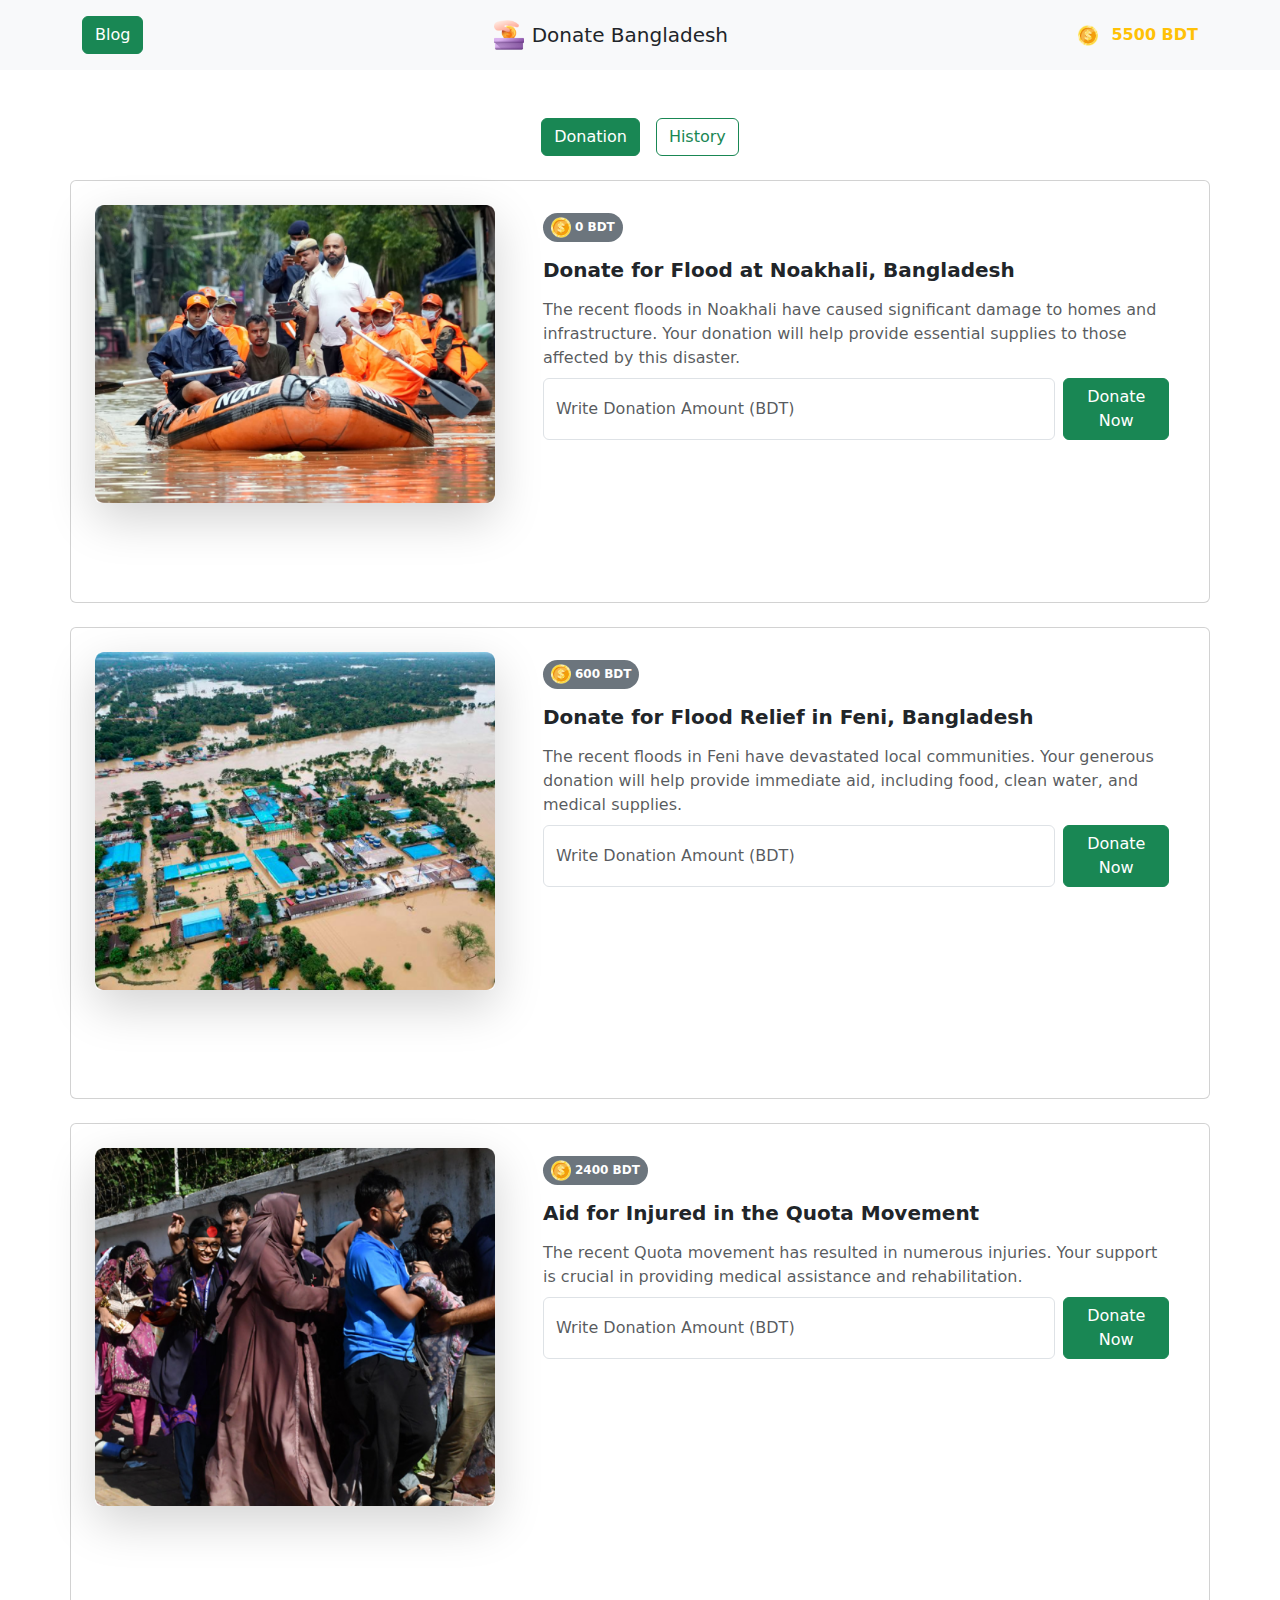
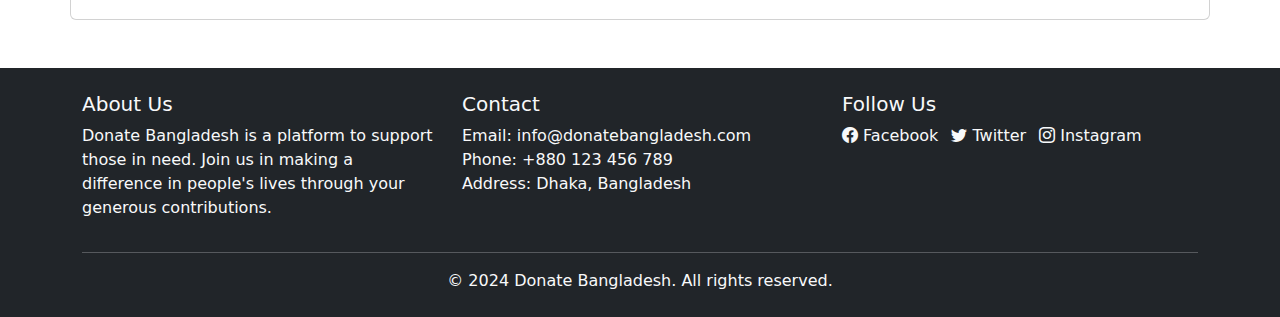
==== index.html @ 92a83620 "first commit" ====
<!DOCTYPE html>
<html lang="en">
  <head>
    <meta charset="UTF-8" />
    <meta name="viewport" content="width=device-width, initial-scale=1.0" />
    <title>Document</title>
    <link
      href="https://cdn.jsdelivr.net/npm/bootstrap@5.3.3/dist/css/bootstrap.min.css"
      rel="stylesheet"
      integrity="sha384-QWTKZyjpPEjISv5WaRU9OFeRpok6YctnYmDr5pNlyT2bRjXh0JMhjY6hW+ALEwIH"
      crossorigin="anonymous"
    />
    <link
      href="https://cdn.jsdelivr.net/npm/bootstrap-icons/font/bootstrap-icons.css"
      rel="stylesheet"
    />
  </head>

  <body>
    <header class="bg-light py-3">
      <div class="container d-flex justify-content-between align-items-center">
        <div>
          <a href="./blog.html" class="btn btn-success">Blog</a>
        </div>
        <div class="d-flex align-items-center">
          <img src="./assets/logo.png" alt="Donate" width="30" class="me-2" />
          <h5 class="m-0">Donate Bangladesh</h5>
        </div>
        <div>
          <img src="./assets/coin.png" alt="Donate" width="20" class="me-2" />
          <span class="text-warning fw-bold"> <span id="totalDonationAmount">5500</span> BDT  </span>
        </div>
      </div>
    </header>

    <main class="container mt-5">
   





      <div class="modal" tabindex="-1" id="congratulationsModal">
        <div class="modal-dialog modal-dialog-centered">
          <div class="modal-content">
            <div class="modal-body">
              <h3  style="text-align: center; font-weight: bold;">Congratulations</h3>

              <div style="display: flex; justify-content: center; align-items: center; margin-bottom: 15px;">
                <img src="./assets/coin.png" alt="" style="width: 30px;" />
              </div>

              <p style="text-align: center;">You Have Donated for Humankind</p>
              <h4 style="text-align: center; font-weight: bold;">Successfully</h4>
           <div style="display: flex; justify-content: center;">
    <button
      type="button"
      class="btn btn-secondary"
      data-bs-dismiss="modal"
      style="font-weight: bold;"
    >
      Close Confirmation
    </button>
  </div>
            </div>
          </div>
        </div>
      </div>

  
      <div class="d-flex justify-content-center">
        <button id="donation-tab" class="btn btn-success mx-2">Donation</button>
        <button id="history-tab" class="btn btn-outline-success mx-2">
          History
        </button>
      </div>

  
      <section id="donation-content" class="mt-4">
        <div class="row g-4" id="donationCards"></div>
      </section>


      <section id="history-content" class="mt-4 d-none">
        <div class="list-group" id="donationHistory">
        
        </div>
      </section>
    </main>

    <footer class="bg-dark text-light py-4 mt-5">
      <div class="container">
        <div class="row">
        
          <div class="col-md-4">
            <h5>About Us</h5>
            <p>
              Donate Bangladesh is a platform to support those in need. Join us
              in making a difference in people's lives through your generous
              contributions.
            </p>
          </div>
     
          <div class="col-md-4">
            <h5>Contact</h5>
            <ul class="list-unstyled">
              <li>Email: info@donatebangladesh.com</li>
              <li>Phone: +880 123 456 789</li>
              <li>Address: Dhaka, Bangladesh</li>
            </ul>
          </div>
      
          <div class="col-md-4">
            <h5>Follow Us</h5>
            <ul class="list-inline">
              <li class="list-inline-item">
                <a href="#" class="text-light text-decoration-none">
                  <i class="bi bi-facebook"></i> Facebook
                </a>
              </li>
              <li class="list-inline-item">
                <a href="#" class="text-light text-decoration-none">
                  <i class="bi bi-twitter"></i> Twitter
                </a>
              </li>
              <li class="list-inline-item">
                <a href="#" class="text-light text-decoration-none">
                  <i class="bi bi-instagram"></i> Instagram
                </a>
              </li>
            </ul>
          </div>
        </div>
        <hr class="border-light" />
        <p class="text-center m-0">
          &copy; 2024 Donate Bangladesh. All rights reserved.
        </p>
      </div>
    </footer>

    <script
      src="https://cdn.jsdelivr.net/npm/@popperjs/core@2.11.8/dist/umd/popper.min.js"
      integrity="sha384-I7E8VVD/ismYTF4hNIPjVp/Zjvgyol6VFvRkX/vR+Vc4jQkC+hVqc2pM8ODewa9r"
      crossorigin="anonymous"
    ></script>
    <script
      src="https://cdn.jsdelivr.net/npm/bootstrap@5.3.3/dist/js/bootstrap.min.js"
      integrity="sha384-0pUGZvbkm6XF6gxjEnlmuGrJXVbNuzT9qBBavbLwCsOGabYfZo0T0to5eqruptLy"
      crossorigin="anonymous"
    ></script>
    <script src="script.js"></script>
  </body>
</html>
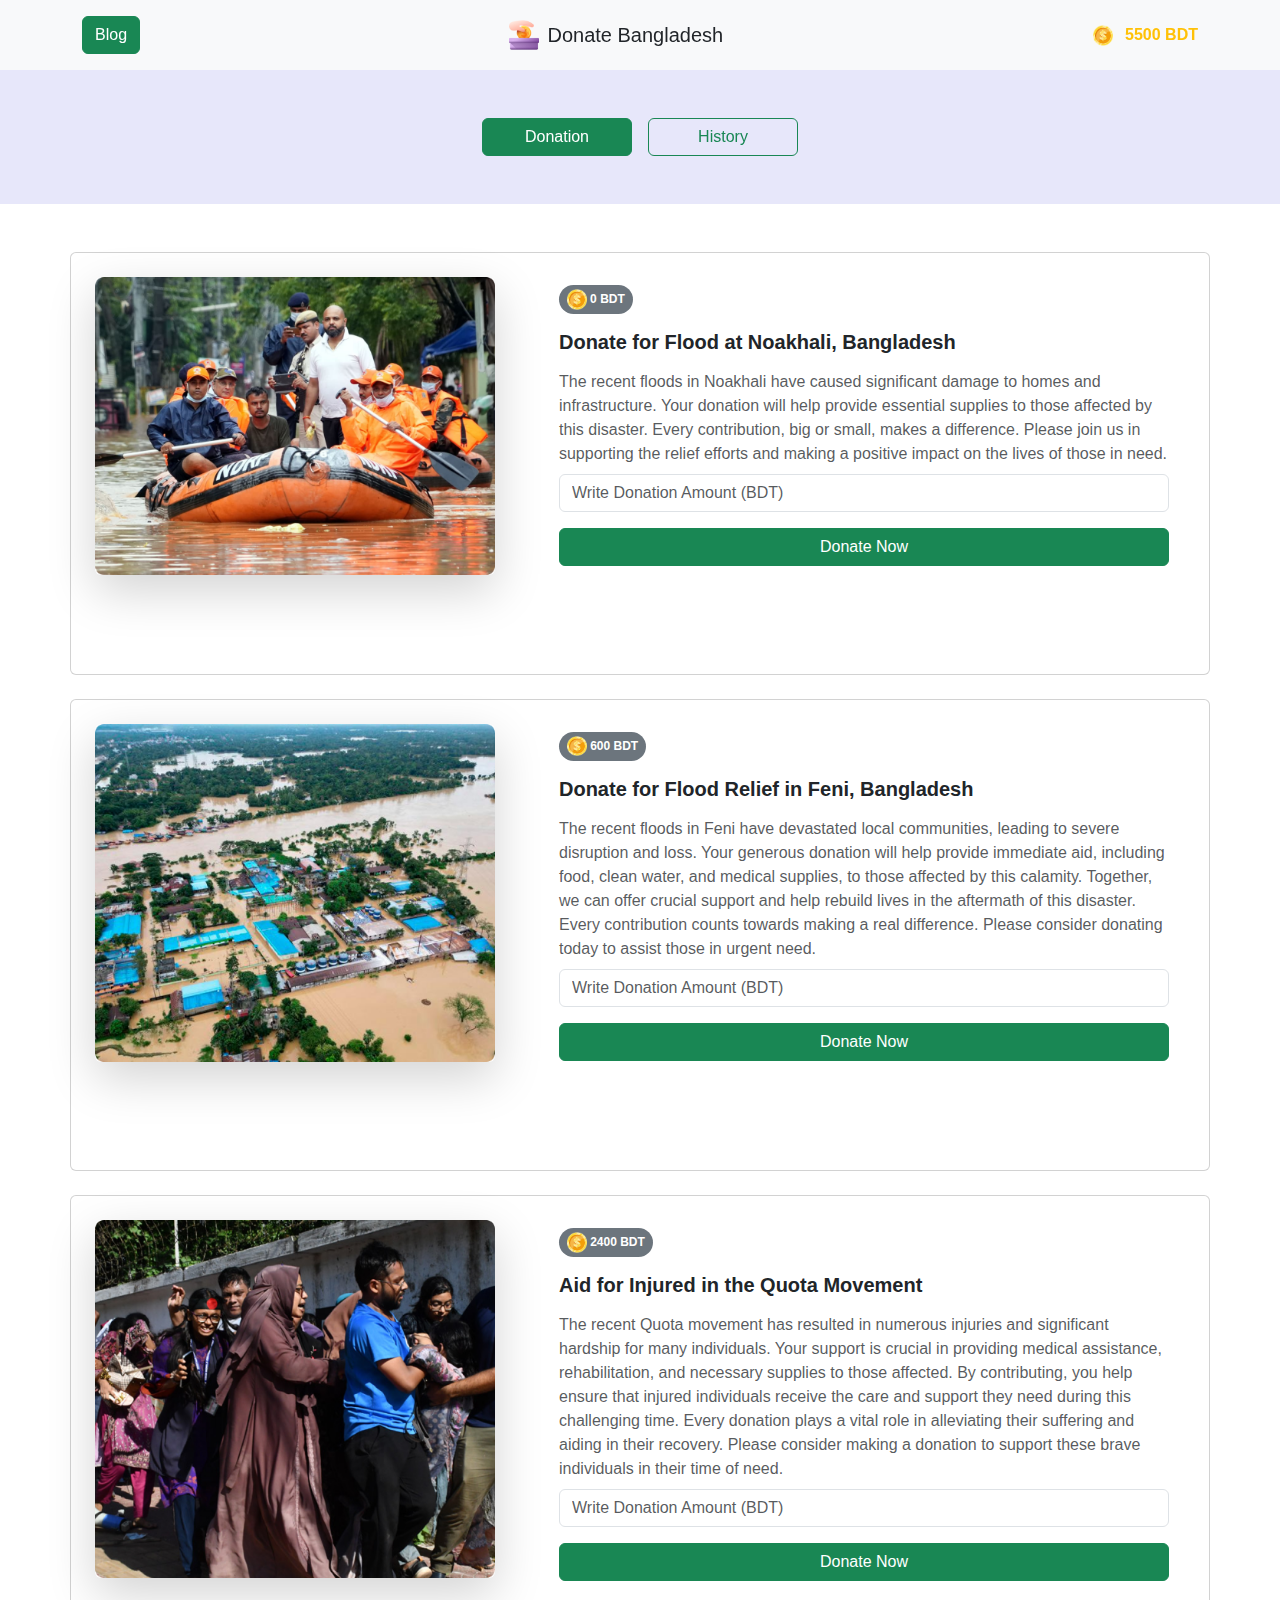
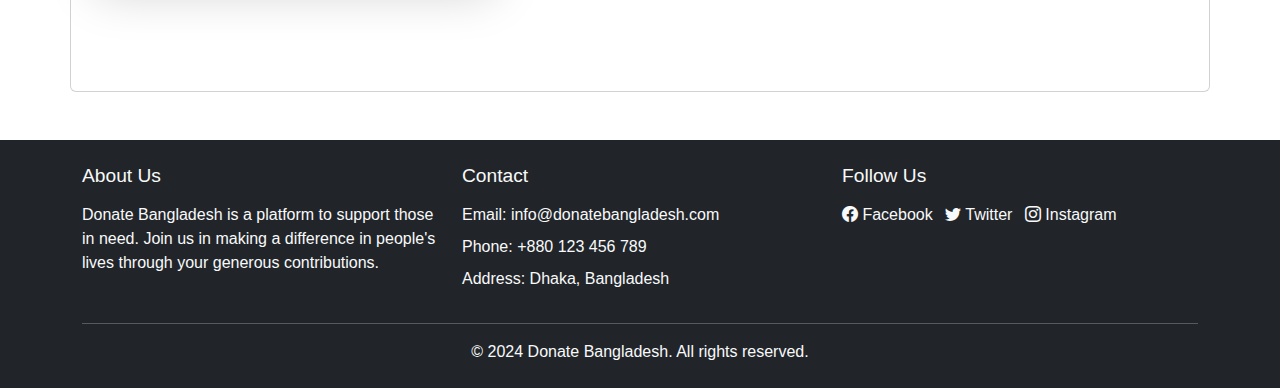
==== commit 4de0471d: "update" ====
--- a/index.html
+++ b/index.html
@@ -15,83 +15,92 @@
       rel="stylesheet"
     />
   </head>
+  <link rel="stylesheet" href="style.css">
 
   <body>
-    <header class="bg-light py-3">
-      <div class="container d-flex justify-content-between align-items-center">
-        <div>
-          <a href="./blog.html" class="btn btn-success">Blog</a>
+    <header id="navbar"  class="sticky-top">
+      <div class="bg-light py-3">
+        <div
+          class="container d-flex justify-content-between align-items-center"
+        >
+          <div>
+            <a href="./blog.html" class="btn btn-success">Blog</a>
+          </div>
+          <div class="d-flex align-items-center">
+            <img src="./assets/logo.png" alt="Donate" width="30" class="me-2" />
+            <h5 class="m-0">Donate Bangladesh</h5>
+          </div>
+          <div>
+            <img src="./assets/coin.png" alt="Donate" width="20" class="me-2" />
+            <span class="text-warning fw-bold">
+              <span id="totalDonationAmount">5500</span> BDT
+            </span>
+          </div>
         </div>
-        <div class="d-flex align-items-center">
-          <img src="./assets/logo.png" alt="Donate" width="30" class="me-2" />
-          <h5 class="m-0">Donate Bangladesh</h5>
-        </div>
-        <div>
-          <img src="./assets/coin.png" alt="Donate" width="20" class="me-2" />
-          <span class="text-warning fw-bold"> <span id="totalDonationAmount">5500</span> BDT  </span>
+      </div>
+      <div>
+        <div class="d-flex justify-content-center mb-2 py-5 " style="background-color:rgba(230, 230, 250, 0.95);">
+          <button id="donation-tab" class="btn btn-success mx-2">
+            Donation
+          </button>
+          <button id="history-tab" class="btn btn-outline-success mx-2">
+            History
+          </button>
         </div>
       </div>
     </header>
 
     <main class="container mt-5">
-   
-
-
-
-
-
       <div class="modal" tabindex="-1" id="congratulationsModal">
         <div class="modal-dialog modal-dialog-centered">
           <div class="modal-content">
             <div class="modal-body">
-              <h3  style="text-align: center; font-weight: bold;">Congratulations</h3>
+              <h3 style="text-align: center; font-weight: bold">
+                Congratulations
+              </h3>
 
-              <div style="display: flex; justify-content: center; align-items: center; margin-bottom: 15px;">
-                <img src="./assets/coin.png" alt="" style="width: 30px;" />
+              <div
+                style="
+                  display: flex;
+                  justify-content: center;
+                  align-items: center;
+                  margin-bottom: 15px;
+                "
+              >
+                <img src="./assets/coin.png" alt="" style="width: 30px" />
               </div>
 
-              <p style="text-align: center;">You Have Donated for Humankind</p>
-              <h4 style="text-align: center; font-weight: bold;">Successfully</h4>
-           <div style="display: flex; justify-content: center;">
-    <button
-      type="button"
-      class="btn btn-secondary"
-      data-bs-dismiss="modal"
-      style="font-weight: bold;"
-    >
-      Close Confirmation
-    </button>
-  </div>
+              <p style="text-align: center">You Have Donated for Humankind</p>
+              <h4 style="text-align: center; font-weight: bold">
+                Successfully
+              </h4>
+              <div style="display: flex; justify-content: center">
+                <button
+                  type="button"
+                  class="btn btn-secondary"
+                  data-bs-dismiss="modal"
+                  style="font-weight: bold"
+                >
+                  Close Confirmation
+                </button>
+              </div>
             </div>
           </div>
         </div>
       </div>
 
-  
-      <div class="d-flex justify-content-center">
-        <button id="donation-tab" class="btn btn-success mx-2">Donation</button>
-        <button id="history-tab" class="btn btn-outline-success mx-2">
-          History
-        </button>
-      </div>
-
-  
       <section id="donation-content" class="mt-4">
         <div class="row g-4" id="donationCards"></div>
       </section>
 
-
       <section id="history-content" class="mt-4 d-none">
-        <div class="list-group" id="donationHistory">
-        
-        </div>
+        <div class="list-group" id="donationHistory"></div>
       </section>
     </main>
 
     <footer class="bg-dark text-light py-4 mt-5">
       <div class="container">
         <div class="row">
-        
           <div class="col-md-4">
             <h5>About Us</h5>
             <p>
@@ -100,7 +109,7 @@
               contributions.
             </p>
           </div>
-     
+
           <div class="col-md-4">
             <h5>Contact</h5>
             <ul class="list-unstyled">
@@ -109,7 +118,7 @@
               <li>Address: Dhaka, Bangladesh</li>
             </ul>
           </div>
-      
+
           <div class="col-md-4">
             <h5>Follow Us</h5>
             <ul class="list-inline">
--- a/style.css
+++ b/style.css
@@ -0,0 +1,48 @@
+body {
+    font-family: Arial, sans-serif;
+}
+
+#donation-tab,
+#history-tab {
+    width: 150px;
+}
+
+.card-img-left {
+    border-radius: 0;
+    margin-right: 1rem;
+}
+
+.list-group-item {
+    background-color: #f8f9fa;
+    border: 1px solid #ddd;
+}
+
+.list-group-item:hover {
+    background-color: #e9ecef;
+}
+
+footer h5 {
+    font-size: 1.2rem;
+    margin-bottom: 1rem;
+}
+
+footer ul {
+    padding: 0;
+    list-style: none;
+}
+
+footer ul li {
+    margin-bottom: 0.5rem;
+}
+
+footer ul.list-inline li {
+    margin-right: 1rem;
+}
+
+footer ul.list-inline a:hover {
+    text-decoration: underline;
+}
+
+footer .border-light {
+    border-color: rgba(255, 255, 255, 0.1);
+}
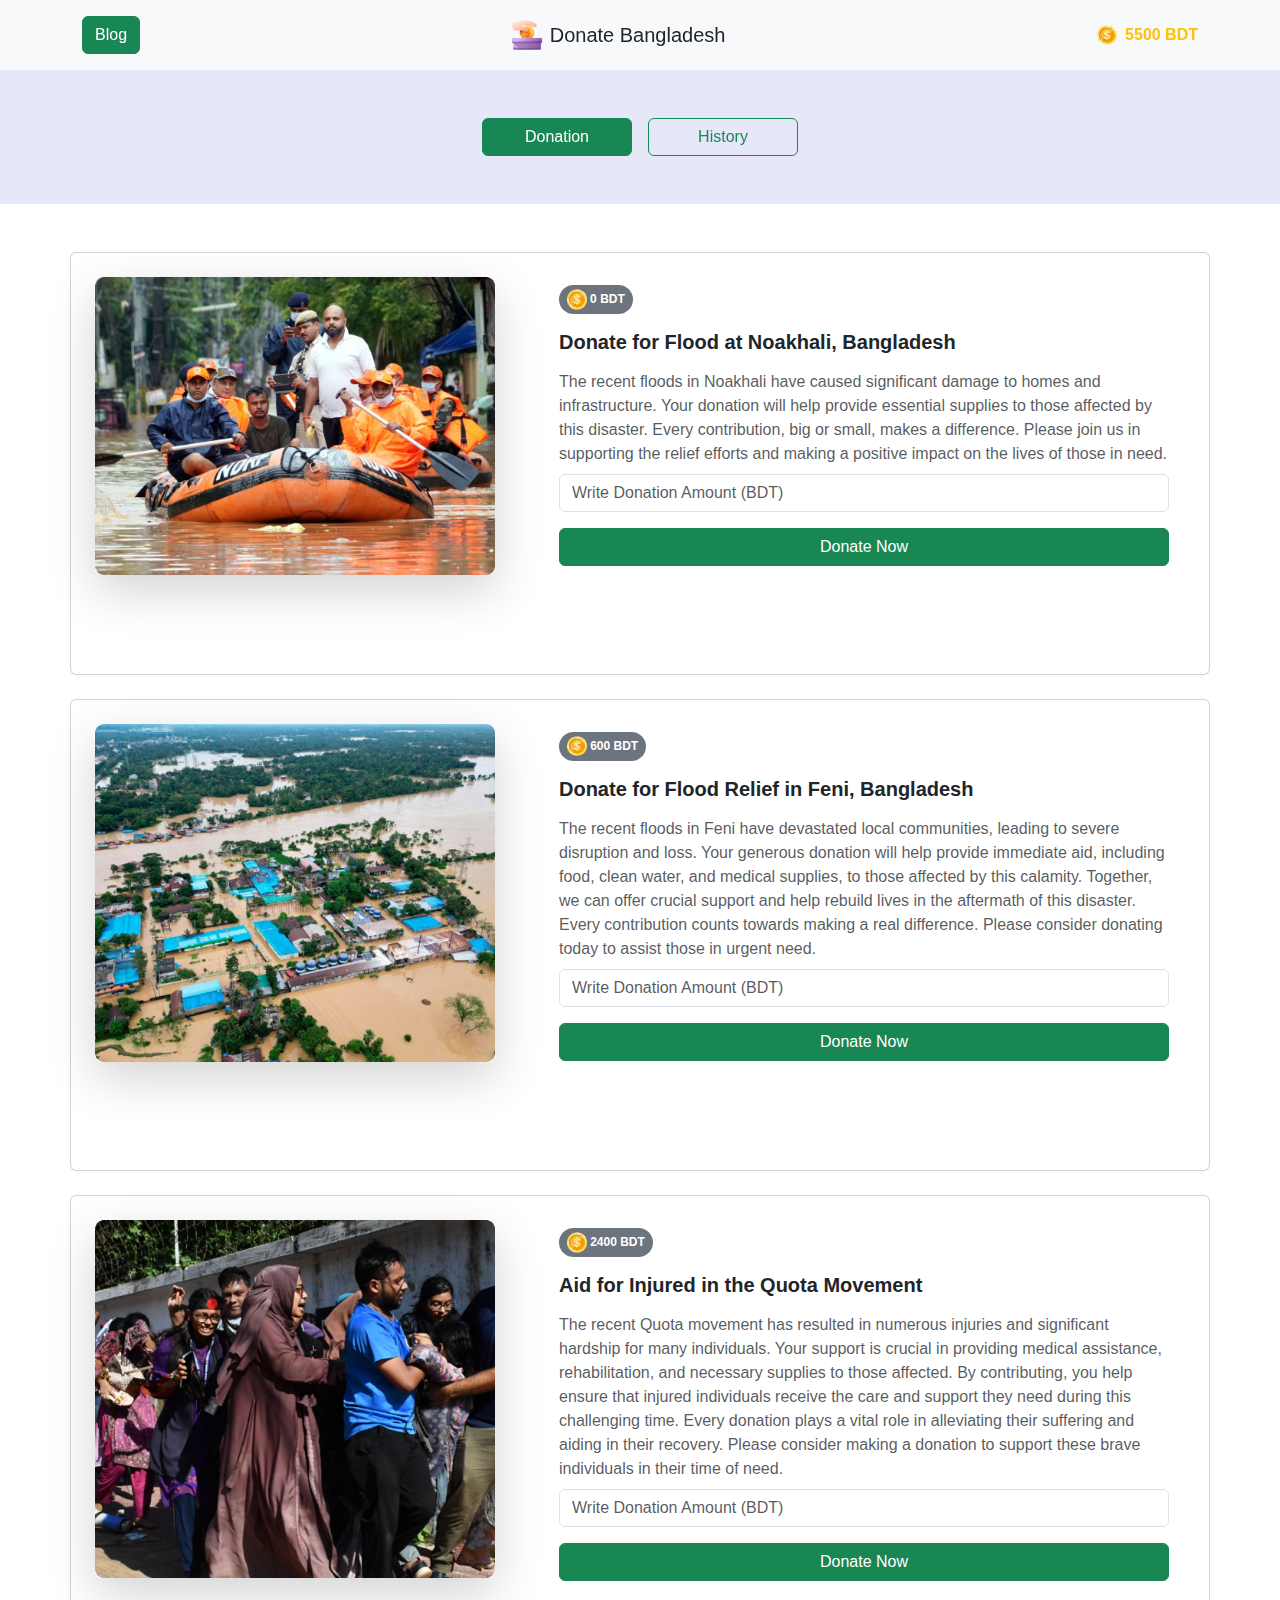
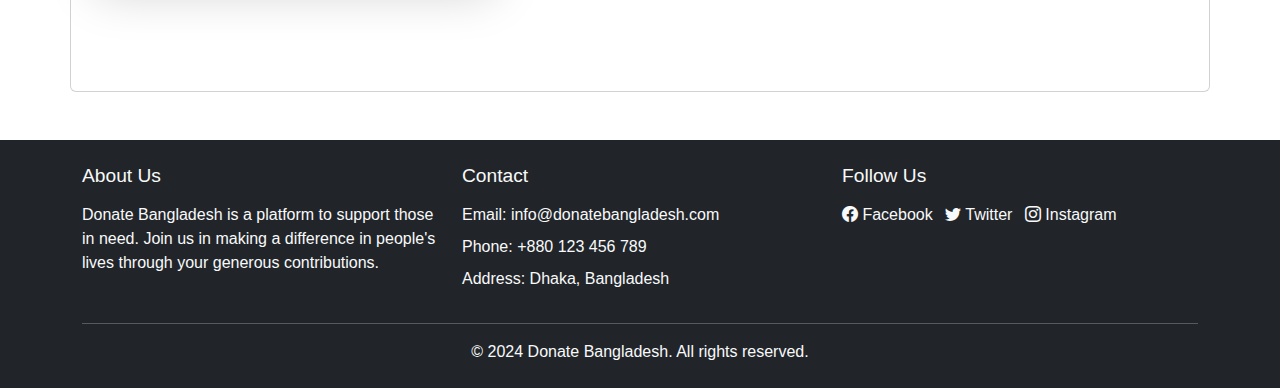
==== commit 4921cfb1: "update" ====
--- a/index.html
+++ b/index.html
@@ -1,162 +1,148 @@
 <!DOCTYPE html>
 <html lang="en">
-  <head>
-    <meta charset="UTF-8" />
-    <meta name="viewport" content="width=device-width, initial-scale=1.0" />
-    <title>Document</title>
-    <link
-      href="https://cdn.jsdelivr.net/npm/bootstrap@5.3.3/dist/css/bootstrap.min.css"
-      rel="stylesheet"
-      integrity="sha384-QWTKZyjpPEjISv5WaRU9OFeRpok6YctnYmDr5pNlyT2bRjXh0JMhjY6hW+ALEwIH"
-      crossorigin="anonymous"
-    />
-    <link
-      href="https://cdn.jsdelivr.net/npm/bootstrap-icons/font/bootstrap-icons.css"
-      rel="stylesheet"
-    />
-  </head>
-  <link rel="stylesheet" href="style.css">
 
-  <body>
-    <header id="navbar"  class="sticky-top">
-      <div class="bg-light py-3">
-        <div
-          class="container d-flex justify-content-between align-items-center"
-        >
-          <div>
-            <a href="./blog.html" class="btn btn-success">Blog</a>
-          </div>
-          <div class="d-flex align-items-center">
-            <img src="./assets/logo.png" alt="Donate" width="30" class="me-2" />
-            <h5 class="m-0">Donate Bangladesh</h5>
-          </div>
-          <div>
-            <img src="./assets/coin.png" alt="Donate" width="20" class="me-2" />
-            <span class="text-warning fw-bold">
-              <span id="totalDonationAmount">5500</span> BDT
-            </span>
-          </div>
+<head>
+  <meta charset="UTF-8" />
+  <meta name="viewport" content="width=device-width, initial-scale=1.0" />
+  <title>Document</title>
+  <link href="https://cdn.jsdelivr.net/npm/bootstrap@5.3.3/dist/css/bootstrap.min.css" rel="stylesheet"
+    integrity="sha384-QWTKZyjpPEjISv5WaRU9OFeRpok6YctnYmDr5pNlyT2bRjXh0JMhjY6hW+ALEwIH" crossorigin="anonymous" />
+  <link href="https://cdn.jsdelivr.net/npm/bootstrap-icons/font/bootstrap-icons.css" rel="stylesheet" />
+</head>
+<link rel="stylesheet" href="style.css">
+
+<body>
+  <header id="navbar" class="sticky-top">
+    <div class="bg-light py-3">
+      <div class="container d-flex justify-content-between align-items-center flex-wrap">
+        <div class="mb-2 mb-md-0">
+          <a href="./blog.html" class="btn btn-success">Blog</a>
+        </div>
+        <div class="d-flex align-items-center mb-2 mb-md-0">
+          <img src="./assets/logo.png" alt="Donate" width="30" class="me-2" />
+          <h5 class="m-0">Donate Bangladesh</h5>
+        </div>
+        <div class="d-flex align-items-center mb-2 mb-md-0">
+          <img src="./assets/coin.png" alt="Donate" width="20" class="me-2" />
+          <span class="text-warning fw-bold">
+            <span id="totalDonationAmount">5500</span> BDT
+          </span>
         </div>
       </div>
-      <div>
-        <div class="d-flex justify-content-center mb-2 py-5 " style="background-color:rgba(230, 230, 250, 0.95);">
-          <button id="donation-tab" class="btn btn-success mx-2">
-            Donation
-          </button>
-          <button id="history-tab" class="btn btn-outline-success mx-2">
-            History
-          </button>
-        </div>
+    </div>
+    <div>
+      <div class="d-flex justify-content-center mb-2 py-5" style="background-color:rgba(230, 230, 250, 0.95);">
+        <button id="donation-tab" class="btn btn-success mx-2">
+          Donation
+        </button>
+        <button id="history-tab" class="btn btn-outline-success mx-2">
+          History
+        </button>
       </div>
-    </header>
+    </div>
+  </header>
 
-    <main class="container mt-5">
-      <div class="modal" tabindex="-1" id="congratulationsModal">
-        <div class="modal-dialog modal-dialog-centered">
-          <div class="modal-content">
-            <div class="modal-body">
-              <h3 style="text-align: center; font-weight: bold">
-                Congratulations
-              </h3>
 
-              <div
-                style="
+
+
+
+  <main class="container mt-5">
+    <div class="modal" tabindex="-1" id="congratulationsModal">
+      <div class="modal-dialog modal-dialog-centered">
+        <div class="modal-content">
+          <div class="modal-body">
+            <h3 style="text-align: center; font-weight: bold">
+              Congratulations
+            </h3>
+
+            <div style="
                   display: flex;
                   justify-content: center;
                   align-items: center;
                   margin-bottom: 15px;
-                "
-              >
-                <img src="./assets/coin.png" alt="" style="width: 30px" />
-              </div>
+                ">
+              <img src="./assets/coin.png" alt="" style="width: 30px" />
+            </div>
 
-              <p style="text-align: center">You Have Donated for Humankind</p>
-              <h4 style="text-align: center; font-weight: bold">
-                Successfully
-              </h4>
-              <div style="display: flex; justify-content: center">
-                <button
-                  type="button"
-                  class="btn btn-secondary"
-                  data-bs-dismiss="modal"
-                  style="font-weight: bold"
-                >
-                  Close Confirmation
-                </button>
-              </div>
+            <p style="text-align: center">You Have Donated for Humankind</p>
+            <h4 style="text-align: center; font-weight: bold">
+              Successfully
+            </h4>
+            <div style="display: flex; justify-content: center">
+              <button type="button" class="btn btn-secondary" data-bs-dismiss="modal" style="font-weight: bold">
+                Close Confirmation
+              </button>
             </div>
           </div>
         </div>
       </div>
+    </div>
 
-      <section id="donation-content" class="mt-4">
-        <div class="row g-4" id="donationCards"></div>
-      </section>
+    <section id="donation-content" class="mt-4">
+      <div class="row g-4" id="donationCards"></div>
+    </section>
 
-      <section id="history-content" class="mt-4 d-none">
-        <div class="list-group" id="donationHistory"></div>
-      </section>
-    </main>
+    <section id="history-content" class="mt-4 d-none">
+      <div class="list-group" id="donationHistory"></div>
+    </section>
+  </main>
 
-    <footer class="bg-dark text-light py-4 mt-5">
-      <div class="container">
-        <div class="row">
-          <div class="col-md-4">
-            <h5>About Us</h5>
-            <p>
-              Donate Bangladesh is a platform to support those in need. Join us
-              in making a difference in people's lives through your generous
-              contributions.
-            </p>
-          </div>
+  <footer class="bg-dark text-light py-4 mt-5">
+    <div class="container">
+      <div class="row">
+        <div class="col-md-4">
+          <h5>About Us</h5>
+          <p>
+            Donate Bangladesh is a platform to support those in need. Join us
+            in making a difference in people's lives through your generous
+            contributions.
+          </p>
+        </div>
 
-          <div class="col-md-4">
-            <h5>Contact</h5>
-            <ul class="list-unstyled">
-              <li>Email: info@donatebangladesh.com</li>
-              <li>Phone: +880 123 456 789</li>
-              <li>Address: Dhaka, Bangladesh</li>
-            </ul>
-          </div>
+        <div class="col-md-4">
+          <h5>Contact</h5>
+          <ul class="list-unstyled">
+            <li>Email: info@donatebangladesh.com</li>
+            <li>Phone: +880 123 456 789</li>
+            <li>Address: Dhaka, Bangladesh</li>
+          </ul>
+        </div>
 
-          <div class="col-md-4">
-            <h5>Follow Us</h5>
-            <ul class="list-inline">
-              <li class="list-inline-item">
-                <a href="#" class="text-light text-decoration-none">
-                  <i class="bi bi-facebook"></i> Facebook
-                </a>
-              </li>
-              <li class="list-inline-item">
-                <a href="#" class="text-light text-decoration-none">
-                  <i class="bi bi-twitter"></i> Twitter
-                </a>
-              </li>
-              <li class="list-inline-item">
-                <a href="#" class="text-light text-decoration-none">
-                  <i class="bi bi-instagram"></i> Instagram
-                </a>
-              </li>
-            </ul>
-          </div>
+        <div class="col-md-4">
+          <h5>Follow Us</h5>
+          <ul class="list-inline">
+            <li class="list-inline-item">
+              <a href="#" class="text-light text-decoration-none">
+                <i class="bi bi-facebook"></i> Facebook
+              </a>
+            </li>
+            <li class="list-inline-item">
+              <a href="#" class="text-light text-decoration-none">
+                <i class="bi bi-twitter"></i> Twitter
+              </a>
+            </li>
+            <li class="list-inline-item">
+              <a href="#" class="text-light text-decoration-none">
+                <i class="bi bi-instagram"></i> Instagram
+              </a>
+            </li>
+          </ul>
         </div>
-        <hr class="border-light" />
-        <p class="text-center m-0">
-          &copy; 2024 Donate Bangladesh. All rights reserved.
-        </p>
       </div>
-    </footer>
+      <hr class="border-light" />
+      <p class="text-center m-0">
+        &copy; 2024 Donate Bangladesh. All rights reserved.
+      </p>
+    </div>
+  </footer>
 
-    <script
-      src="https://cdn.jsdelivr.net/npm/@popperjs/core@2.11.8/dist/umd/popper.min.js"
-      integrity="sha384-I7E8VVD/ismYTF4hNIPjVp/Zjvgyol6VFvRkX/vR+Vc4jQkC+hVqc2pM8ODewa9r"
-      crossorigin="anonymous"
-    ></script>
-    <script
-      src="https://cdn.jsdelivr.net/npm/bootstrap@5.3.3/dist/js/bootstrap.min.js"
-      integrity="sha384-0pUGZvbkm6XF6gxjEnlmuGrJXVbNuzT9qBBavbLwCsOGabYfZo0T0to5eqruptLy"
-      crossorigin="anonymous"
-    ></script>
-    <script src="script.js"></script>
-  </body>
-</html>
+  <script src="https://cdn.jsdelivr.net/npm/@popperjs/core@2.11.8/dist/umd/popper.min.js"
+    integrity="sha384-I7E8VVD/ismYTF4hNIPjVp/Zjvgyol6VFvRkX/vR+Vc4jQkC+hVqc2pM8ODewa9r"
+    crossorigin="anonymous"></script>
+  <script src="https://cdn.jsdelivr.net/npm/bootstrap@5.3.3/dist/js/bootstrap.min.js"
+    integrity="sha384-0pUGZvbkm6XF6gxjEnlmuGrJXVbNuzT9qBBavbLwCsOGabYfZo0T0to5eqruptLy"
+    crossorigin="anonymous"></script>
+  <script src="script.js"></script>
+</body>
+
+</html>--- a/style.css
+++ b/style.css
@@ -46,3 +46,90 @@
 footer .border-light {
     border-color: rgba(255, 255, 255, 0.1);
 }
+
+@media (min-width: 320px) and (max-width: 1050px) {
+    #navbar .container {
+        flex-direction: column;
+        align-items: center;
+    }
+
+    #navbar .container .d-flex {
+        justify-content: center;
+    }
+
+    #navbar .d-flex .me-2 {
+        margin-right: 0;
+    }
+
+    .btn {
+        width: 100%;
+        margin-bottom: 10px;
+    }
+
+    .py-5 {
+        padding-top: 30px;
+        padding-bottom: 30px;
+    }
+
+    #donation-content .card {
+        flex-direction: column !important;
+        padding: 10px;
+    }
+
+    #donation-content .card-img-left {
+        width: 100% !important;
+        height: auto !important;
+        object-fit: cover;
+        margin-bottom: 10px;
+    }
+
+    #donation-content .card-body {
+        padding: 15px;
+    }
+
+    .donationAmount,
+    .donateBtn {
+        width: 100%;
+    }
+
+    .ps-5 {
+        padding-left: 0px !important;
+    }
+
+    .badge {
+        font-size: 0.8rem;
+        padding: 4px 8px;
+    }
+
+    .card-title {
+        font-size: 1.1rem;
+    }
+
+    .card-text {
+        font-size: 0.9rem;
+    }
+
+    .btn {
+        margin-top: 10px !important;
+    }
+
+    .accordion-button {
+        padding: 10px 12px;
+        font-size: 14px;
+    }
+
+    .accordion-body {
+        font-size: 14px;
+        padding: 10px;
+    }
+
+
+    .accordion-header {
+        margin-bottom: 5px;
+    }
+
+    .accordion-collapse {
+        border-top: 1px solid #ddd;
+    }
+
+}